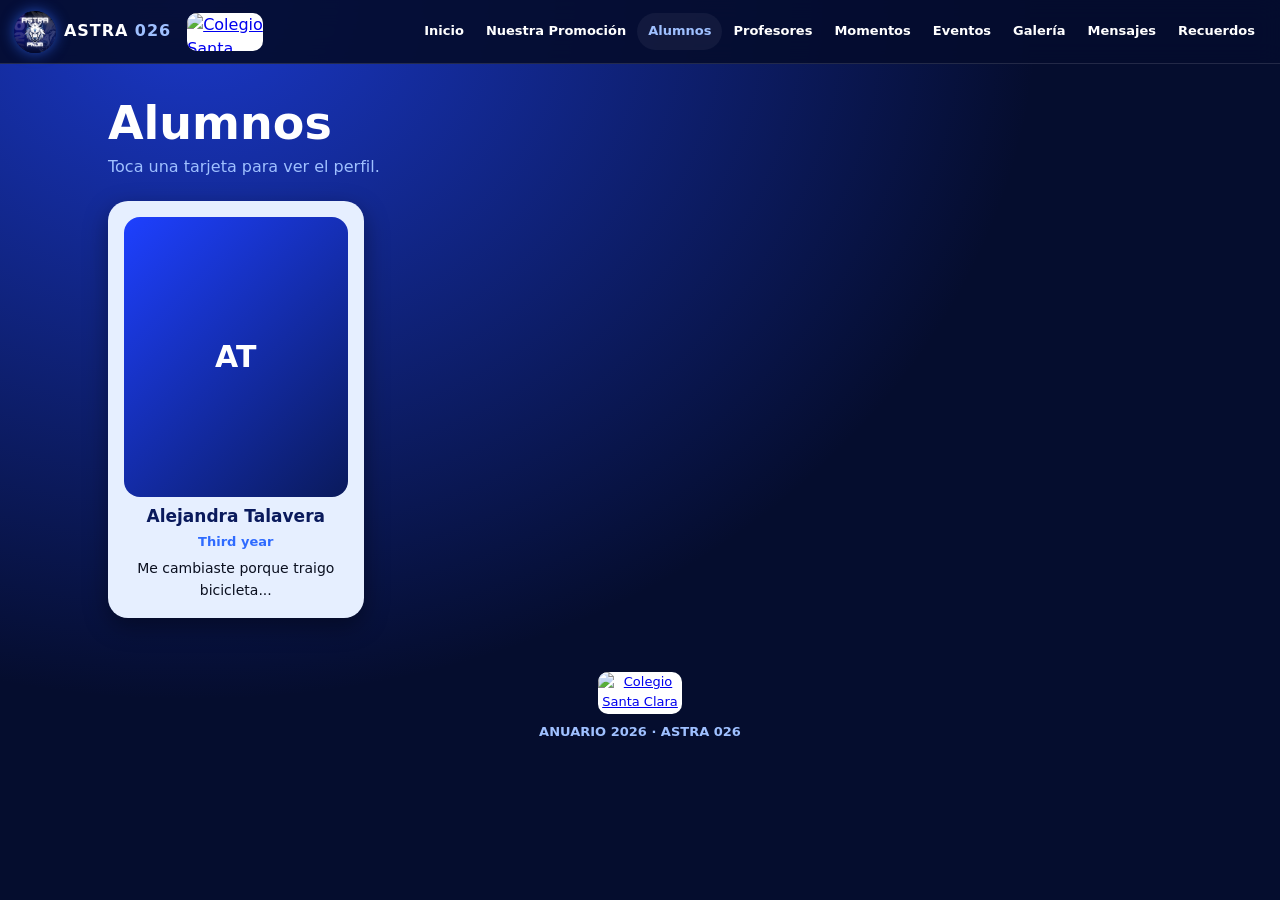
==== alumnos.html @ 25b23ad9 "Add files via upload" ====
<!DOCTYPE html>
<html lang="es"><head><meta charset="utf-8"><meta name="viewport" content="width=device-width,initial-scale=1"><meta name="theme-color" content="#050d2e"><title>Alumnos · ASTRA 026</title><link rel="icon" href="images/astra026.jpg"><link rel="stylesheet" href="css/style.css"></head>
<body data-page="alumnos"><main class="sec"><h1 class="t">Alumnos</h1><p class="sub">Toca una tarjeta para ver el perfil.</p><div id="app"></div></main>
<script src="js/data.js" defer></script><script src="js/main.js" defer></script><script src="js/alumnos.js" defer></script><script src="js/galeria.js" defer></script>
</body></html>
---- css/style.css ----
:root{--navy:#050d2e;--navy2:#0a1a5c;--blue:#1e40ff;--mid:#2f6bff;--sky:#e6efff;--sky2:#9fc0ff;--ink:#0b1020;--nav:64px}
*{box-sizing:border-box;margin:0;padding:0}
html{scroll-behavior:smooth;-webkit-text-size-adjust:100%}
body{font-family:"Trebuchet MS","Segoe UI",system-ui,sans-serif;background:radial-gradient(ellipse at 15% 0,#1a38c9 0,transparent 55%) no-repeat,var(--navy);color:#fff;line-height:1.55;padding-top:var(--nav);overflow-x:hidden;min-height:100vh}
h1,h2,h3{font-family:"Arial Black","Segoe UI Black",system-ui,sans-serif;line-height:1.1}
img{max-width:100%}
:focus-visible{outline:3px solid var(--sky2);outline-offset:2px}
.nav{position:fixed;top:0;left:0;right:0;height:var(--nav);z-index:50;display:flex;align-items:center;gap:10px;padding:0 14px;background:#050d2eeb;backdrop-filter:blur(12px);border-bottom:1px solid #ffffff1f}
.brand{display:flex;align-items:center;gap:8px;color:#fff;text-decoration:none;font-weight:800;letter-spacing:.06em}
.brand img{width:42px;height:42px;border-radius:50%;object-fit:cover;box-shadow:0 0 14px #2f6bffaa}
.brand i{font-style:normal;color:var(--sky2)}
.crest{background:#fff;border-radius:10px;overflow:hidden;aspect-ratio:2/1;width:76px;margin-left:auto;display:block}
.crest img{width:100%;height:100%;object-fit:cover;object-position:top;display:block}
.burger{width:46px;height:46px;border:0;border-radius:14px;background:#ffffff14;display:grid;place-content:center;gap:5px;cursor:pointer}
.burger span{display:block;width:22px;height:3px;border-radius:3px;background:#fff;transition:.25s}
.burger[aria-expanded=true] span:nth-child(1){transform:translateY(8px) rotate(45deg)}
.burger[aria-expanded=true] span:nth-child(2){opacity:0}
.burger[aria-expanded=true] span:nth-child(3){transform:translateY(-8px) rotate(-45deg)}
.menu{position:absolute;top:var(--nav);left:0;right:0;background:var(--navy);border-bottom:1px solid #ffffff22;opacity:0;visibility:hidden;transform:translateY(-10px);transition:.25s}
.menu.open{opacity:1;visibility:visible;transform:none}
.menu a{display:block;padding:16px 22px;color:#fff;text-decoration:none;font-weight:700;border-top:1px solid #ffffff14}
.menu a.on,.menu a:hover{color:var(--sky2);background:#ffffff0d}
@media(min-width:1100px){.burger{display:none}.crest{margin-left:6px}.menu{position:static;opacity:1;visibility:visible;transform:none;background:none;border:0;display:flex;margin-left:auto}.menu a{border:0;padding:8px 11px;font-size:13px;border-radius:99px}}
.sec{padding:34px 18px 20px;max-width:1100px;margin:auto}
.t{font-size:clamp(28px,8vw,46px);margin-bottom:6px}
.sub{color:var(--sky2);margin-bottom:22px}
.gh{font-size:22px;margin:30px 0 14px;color:var(--sky2)}
.grid{display:grid;gap:14px;grid-template-columns:repeat(2,1fr)}
.grid.w{grid-template-columns:1fr}.grid.g3{grid-template-columns:repeat(3,1fr);gap:8px}
@media(min-width:700px){.grid{grid-template-columns:repeat(3,1fr)}.grid.w{grid-template-columns:repeat(2,1fr)}.grid.g3{grid-template-columns:repeat(4,1fr)}}
@media(min-width:1000px){.grid{grid-template-columns:repeat(4,1fr)}.grid.w{grid-template-columns:repeat(2,1fr)}.grid.g3{grid-template-columns:repeat(4,1fr)}}
.wide{grid-column:1/-1}
.card{background:var(--sky);color:var(--ink);border-radius:20px;padding:16px;box-shadow:0 8px 24px #0006;transition:transform .25s,box-shadow .25s;font:inherit}
.card:hover{transform:translateY(-4px);box-shadow:0 14px 30px #1e40ff55}
.card small,.chip{color:var(--mid);font-weight:700;font-size:13px}
.chip{display:inline-block;background:var(--navy2);color:#fff;border-radius:99px;padding:3px 12px;margin:6px 0}
.card h3{font-size:17px;margin:4px 0;color:var(--navy2)}
.card p{font-size:14px}
.pc{border:0;text-align:center;cursor:pointer;display:block;width:100%}
.pc p{display:-webkit-box;-webkit-line-clamp:2;-webkit-box-orient:vertical;overflow:hidden;margin-top:4px}
.btn{display:inline-flex;align-items:center;justify-content:center;gap:8px;min-height:48px;padding:0 26px;border:0;border-radius:99px;background:linear-gradient(135deg,var(--blue),var(--mid));color:#fff;font-weight:700;font-size:15px;font-family:inherit;text-decoration:none;letter-spacing:.03em;box-shadow:0 8px 22px #1e40ff66;cursor:pointer;transition:transform .15s,box-shadow .2s}
.btn:hover{transform:translateY(-2px);box-shadow:0 12px 28px #1e40ff99}.btn:active{transform:scale(.95)}
.btn.alt{background:var(--sky);color:var(--navy2);box-shadow:none}
.card .btn{margin-top:12px;width:100%}
.cta{display:flex;flex-wrap:wrap;gap:12px;justify-content:center;margin:34px 0}
.ph{position:relative;display:grid;place-items:center;aspect-ratio:1;border-radius:16px;overflow:hidden;background:linear-gradient(135deg,var(--blue),var(--navy2));color:#fff;font-weight:800;font-size:30px;text-align:center}
.ph img{position:absolute;inset:0;width:100%;height:100%;object-fit:cover}
.ph.w{aspect-ratio:16/10;font-size:15px;padding:8px}.pc .ph{aspect-ratio:4/5;margin-bottom:10px}
.tb{border:0;padding:0;background:none;cursor:pointer;display:block;width:100%;border-radius:16px;transition:transform .2s}.tb:active{transform:scale(.95)}.tb:hover{transform:scale(1.03)}
.tb .ph{font-size:12px;padding:6px}
.hero{min-height:calc(100svh - var(--nav));display:flex;flex-direction:column;align-items:center;justify-content:center;text-align:center;padding:24px 20px 44px;gap:14px}
.hero>*{animation:up .8s backwards}.hero>:nth-child(3){animation-delay:.3s}.hero>:nth-child(4){animation-delay:.45s}.hero>:nth-child(5){animation-delay:.6s}.hero>:nth-child(6){animation-delay:.75s}
.hero .crest{width:150px;margin:0;border-radius:14px}
.astra{width:min(52vw,210px);aspect-ratio:1;border-radius:50%;object-fit:cover;box-shadow:0 0 0 3px #ffffff33,0 0 60px #2f6bffbb;animation:up .8s .15s backwards,fl 5s 1s ease-in-out infinite}
.big{font-size:clamp(46px,16vw,112px);letter-spacing:-.02em}
.big span{display:block;color:transparent;-webkit-text-stroke:2px var(--sky2)}
.promo{font-size:clamp(22px,7vw,34px);letter-spacing:.2em}.promo i{font-style:normal;color:var(--sky2)}
.frase{max-width:420px;color:var(--sky);font-size:17px}
.stats{display:grid;grid-template-columns:repeat(3,1fr);gap:10px;margin:22px 0;text-align:center;font-size:13px;color:var(--sky2)}
.stats div{border:1px solid #ffffff2b;border-radius:18px;padding:14px 4px;background:#ffffff0d}
.stats b{display:block;font:900 36px "Arial Black",system-ui;color:#fff}
.tl{position:relative;padding-left:32px}.tl::before{content:"";position:absolute;left:9px;top:6px;bottom:0;width:3px;background:linear-gradient(var(--mid),transparent)}
.it{position:relative;margin-bottom:14px}.it::before{content:"";position:absolute;left:-30px;top:20px;width:15px;height:15px;border-radius:50%;background:var(--sky);border:3px solid var(--blue)}
.it .card{cursor:pointer;position:relative;padding-right:46px}
.more{max-height:0;overflow:hidden;transition:max-height .4s}.it.open .more{max-height:320px;margin-top:6px}
.plus{position:absolute;right:16px;top:14px;font-size:26px;font-weight:700;color:var(--mid);transition:transform .3s}.it.open .plus{transform:rotate(45deg)}
.quote{position:relative;padding:34px 20px 18px}.quote::before{content:"“";position:absolute;top:2px;left:14px;font:900 64px Georgia,serif;color:var(--sky2)}
.quote p{font-size:16px;font-style:italic}.quote footer{margin-top:10px;font-weight:700;color:var(--mid);font-size:14px}
.big-q p{font-size:20px}
.sheet{position:fixed;inset:0;z-index:100;background:radial-gradient(ellipse at 50% 0,#1a38c9 0,transparent 60%) no-repeat,var(--navy);overflow-y:auto;transform:translateY(100%);opacity:0;transition:transform .38s cubic-bezier(.2,.8,.2,1),opacity .3s}
.sheet.open{transform:none;opacity:1}
.sh{max-width:560px;margin:auto;padding:20px 18px 50px;text-align:center}
.sh .back{float:left;min-height:44px;padding:0 18px;font-size:14px}
.sh .ph.big{clear:both;width:min(70vw,260px);margin:64px auto 18px;border-radius:28px;font-size:64px;aspect-ratio:4/5}
.sh h2{font-size:28px}.sh h3{margin:28px 0 12px;color:var(--sky2)}
.sh blockquote{margin:16px 0;padding:14px;border-left:4px solid var(--mid);background:#ffffff12;border-radius:0 14px 14px 0;font-style:italic;text-align:left}
.sh p{color:var(--sky);text-align:left}
.lb{position:fixed;inset:0;z-index:200;background:#020617f2;display:flex;flex-direction:column;align-items:center;justify-content:center;gap:12px;padding:56px 12px 16px;opacity:0;pointer-events:none;transition:opacity .25s}
.lb.open{opacity:1;pointer-events:auto}
.lb .x{position:absolute;top:10px;right:10px;width:48px;height:48px;border:0;border-radius:50%;background:var(--sky);color:var(--navy2);font-size:20px;cursor:pointer}
.stage{width:100%;max-width:900px;display:grid;place-items:center}
.stage img,.stage .ex{max-height:68vh;max-width:100%;border-radius:14px;animation:zoom .3s}
.stage .ex{width:min(90vw,520px);aspect-ratio:4/3}
.cap{color:var(--sky);min-height:24px;text-align:center}
.nv{display:flex;align-items:center;gap:16px;color:var(--sky2)}.nv .btn{width:56px;padding:0;font-size:28px}
.foot{display:flex;flex-direction:column;align-items:center;gap:8px;padding:34px 16px 40px;color:var(--sky2);font-size:13px;text-align:center}
.foot .crest{width:84px;margin:0}
.rv{opacity:0}.rv.in{opacity:1;animation:up .6s var(--d,0s) backwards}
@keyframes up{from{opacity:0;transform:translateY(22px)}}
@keyframes zoom{from{opacity:0;transform:scale(.92)}}
@keyframes fl{50%{transform:translateY(-8px)}}
@media(prefers-reduced-motion:reduce){*{animation:none!important;transition:none!important;scroll-behavior:auto!important}.rv{opacity:1}}
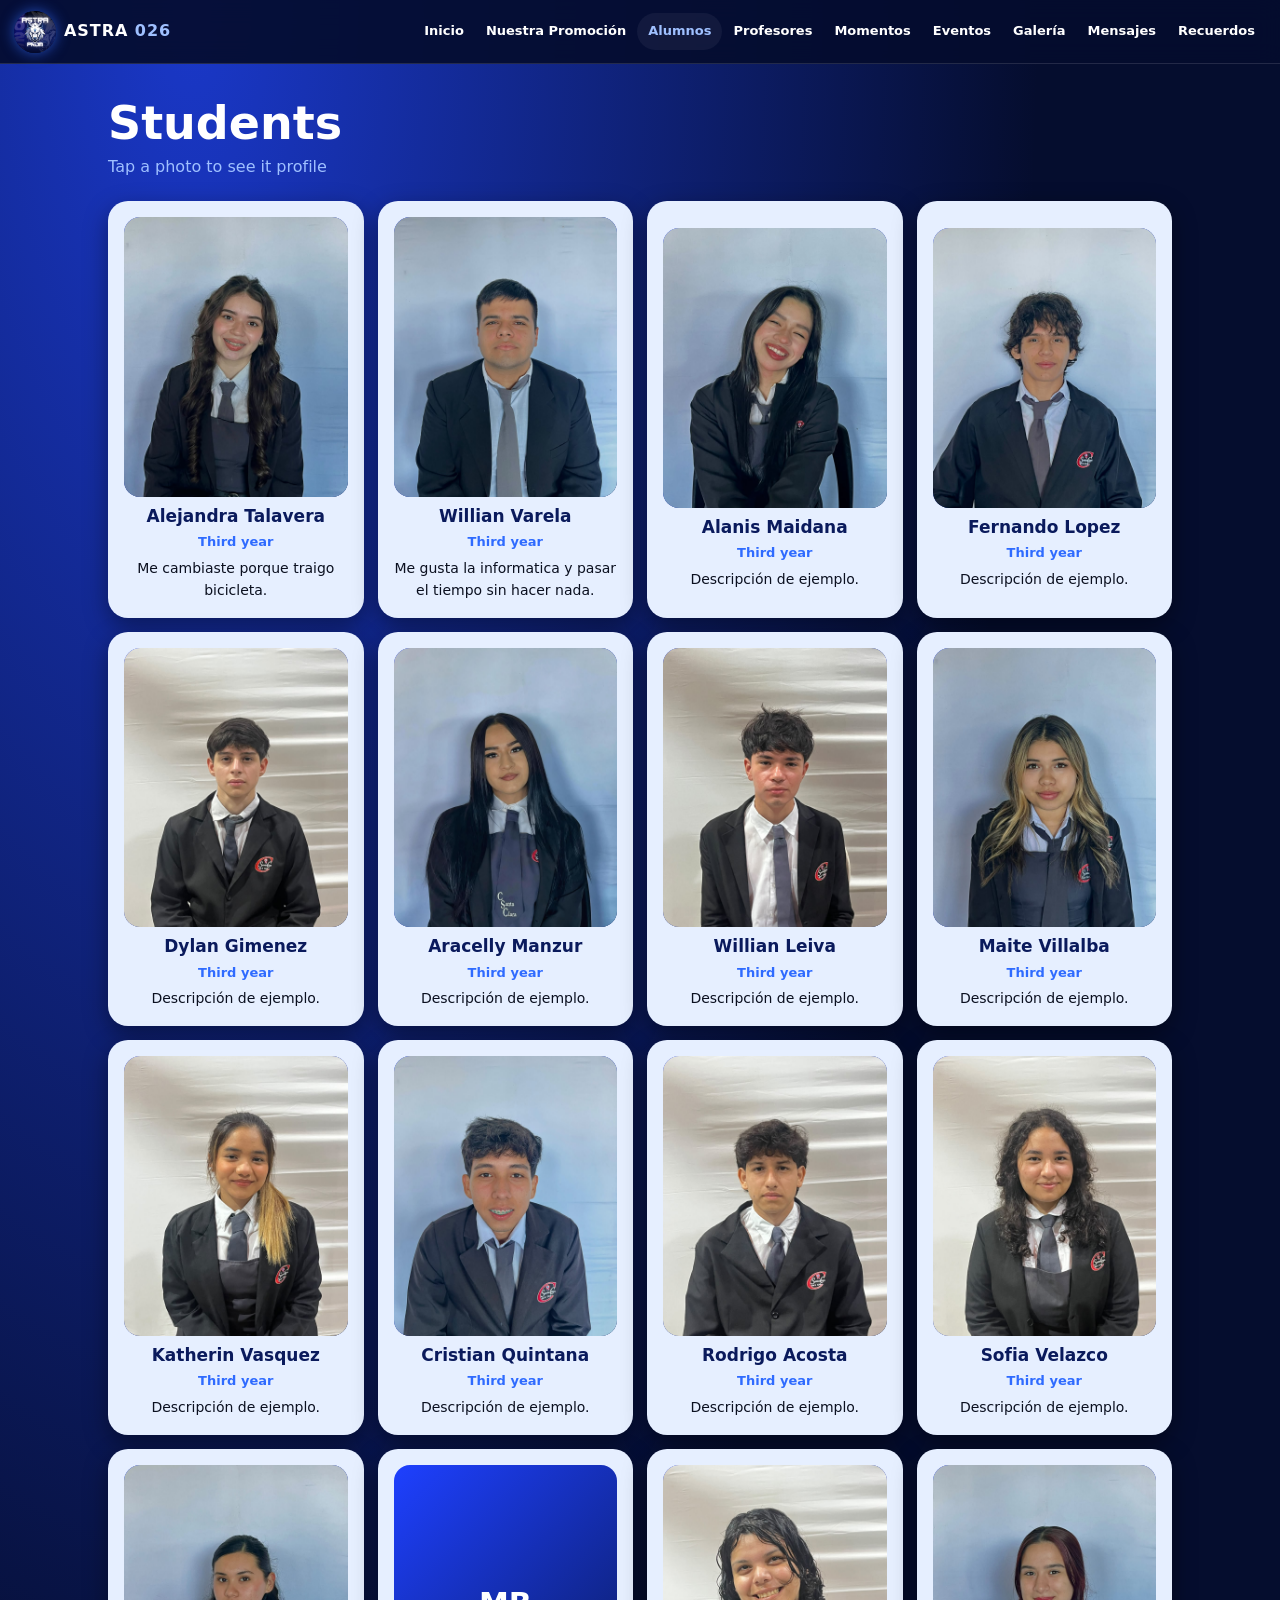
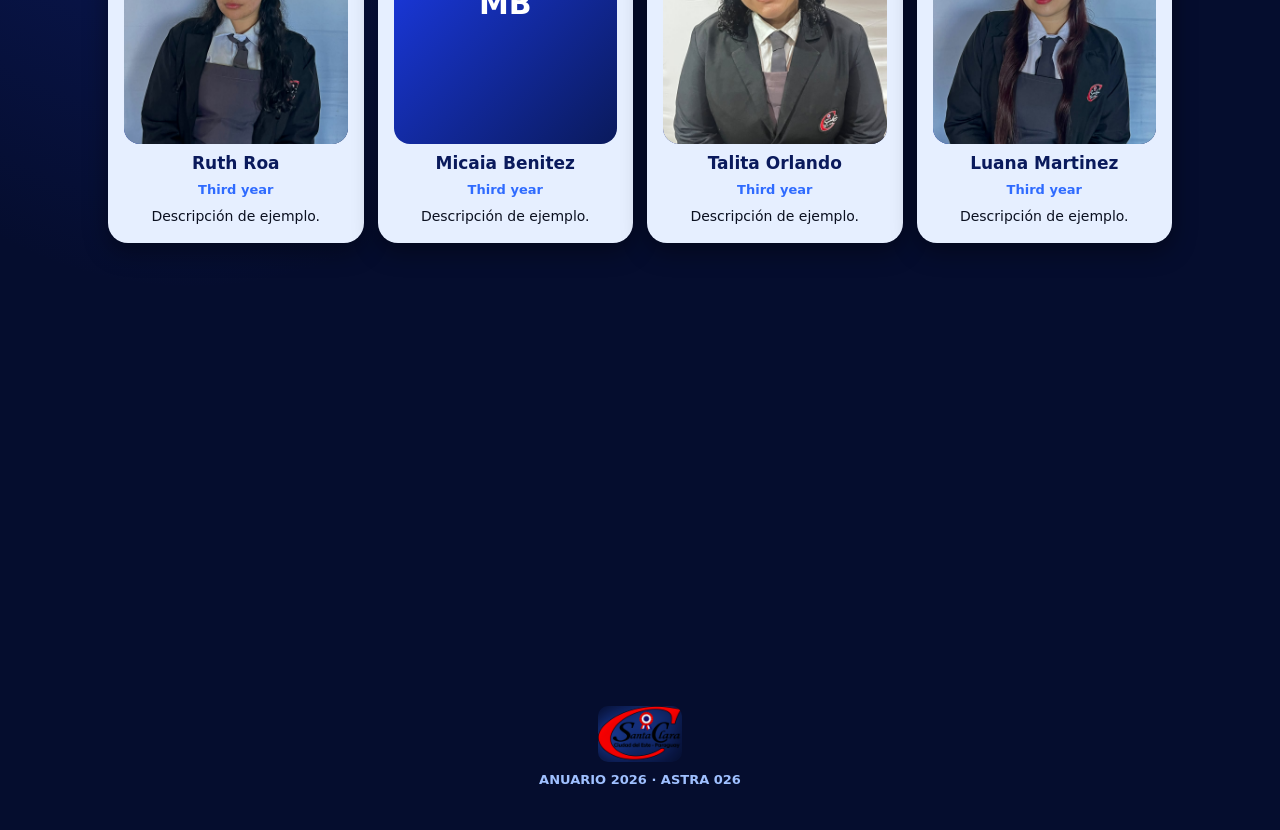
==== commit 5144c653: "Update alumnos.html" ====
--- a/alumnos.html
+++ b/alumnos.html
@@ -1,5 +1,5 @@
 <!DOCTYPE html>
 <html lang="es"><head><meta charset="utf-8"><meta name="viewport" content="width=device-width,initial-scale=1"><meta name="theme-color" content="#050d2e"><title>Alumnos · ASTRA 026</title><link rel="icon" href="images/astra026.jpg"><link rel="stylesheet" href="css/style.css"></head>
-<body data-page="alumnos"><main class="sec"><h1 class="t">Alumnos</h1><p class="sub">Toca una tarjeta para ver el perfil.</p><div id="app"></div></main>
+<body data-page="alumnos"><main class="sec"><h1 class="t">Students</h1><p class="sub">Tap a photo to see it profile</p><div id="app"></div></main>
 <script src="js/data.js" defer></script><script src="js/main.js" defer></script><script src="js/alumnos.js" defer></script><script src="js/galeria.js" defer></script>
 </body></html>
--- a/css/style.css
+++ b/css/style.css
@@ -9,9 +9,9 @@
 .brand{display:flex;align-items:center;gap:8px;color:#fff;text-decoration:none;font-weight:800;letter-spacing:.06em}
 .brand img{width:42px;height:42px;border-radius:50%;object-fit:cover;box-shadow:0 0 14px #2f6bffaa}
 .brand i{font-style:normal;color:var(--sky2)}
-.crest{background:#fff;border-radius:10px;overflow:hidden;aspect-ratio:2/1;width:76px;margin-left:auto;display:block}
-.crest img{width:100%;height:100%;object-fit:cover;object-position:top;display:block}
-.burger{width:46px;height:46px;border:0;border-radius:14px;background:#ffffff14;display:grid;place-content:center;gap:5px;cursor:pointer}
+.crest{backgroundnone;border-radius:10px;overflow:hidden;aspect-ratio:3/2;width:76px;margin-left:auto;display:block}
+.crest img{filter:drop-shadow(0 0 12px #2f6bff);width:100%;height:100%;object-fit:contain;display:block}
+.burger{margin-left:auto;width:46px;height:46px;border:0;border-radius:14px;background:#ffffff14;display:grid;place-content:center;gap:5px;cursor:pointer}
 .burger span{display:block;width:22px;height:3px;border-radius:3px;background:#fff;transition:.25s}
 .burger[aria-expanded=true] span:nth-child(1){transform:translateY(8px) rotate(45deg)}
 .burger[aria-expanded=true] span:nth-child(2){opacity:0}
@@ -50,7 +50,7 @@
 .tb .ph{font-size:12px;padding:6px}
 .hero{min-height:calc(100svh - var(--nav));display:flex;flex-direction:column;align-items:center;justify-content:center;text-align:center;padding:24px 20px 44px;gap:14px}
 .hero>*{animation:up .8s backwards}.hero>:nth-child(3){animation-delay:.3s}.hero>:nth-child(4){animation-delay:.45s}.hero>:nth-child(5){animation-delay:.6s}.hero>:nth-child(6){animation-delay:.75s}
-.hero .crest{width:150px;margin:0;border-radius:14px}
+.hero .crest{width:200px;margin:0;border-radius:14px}
 .astra{width:min(52vw,210px);aspect-ratio:1;border-radius:50%;object-fit:cover;box-shadow:0 0 0 3px #ffffff33,0 0 60px #2f6bffbb;animation:up .8s .15s backwards,fl 5s 1s ease-in-out infinite}
 .big{font-size:clamp(46px,16vw,112px);letter-spacing:-.02em}
 .big span{display:block;color:transparent;-webkit-text-stroke:2px var(--sky2)}
